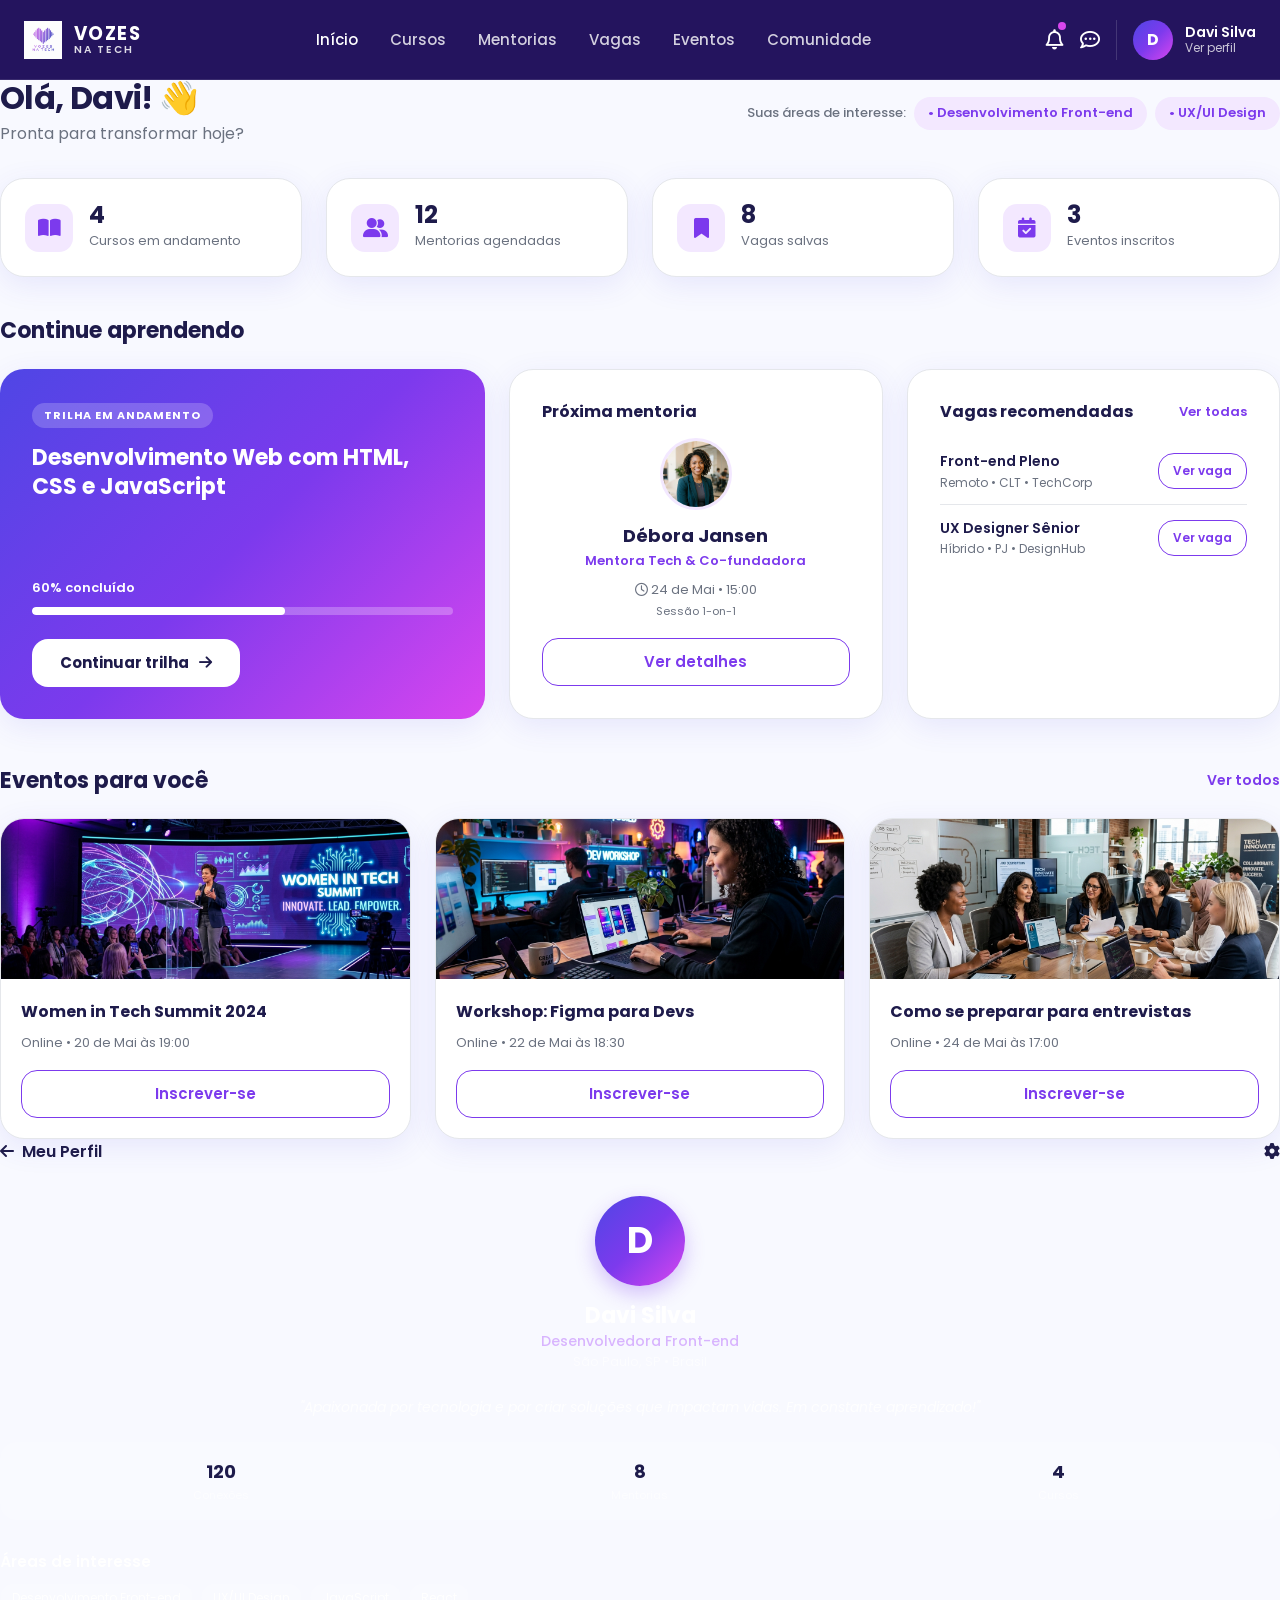
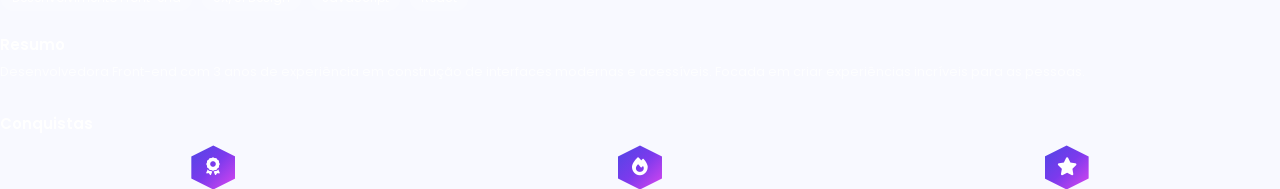
==== dashboard.html @ 25213375 "Add files via upload" ====
<!DOCTYPE html>
<html lang="pt-BR">
<head>
  <meta charset="UTF-8" />
  <meta name="viewport" content="width=device-width, initial-scale=1.0" />
  <title>Dashboard | Vozes na Tech</title>
  <link rel="stylesheet" href="css/style.css" />
  <link rel="icon" href="assets/logo_vozes.png" />
  <link rel="stylesheet" href="https://cdnjs.cloudflare.com/ajax/libs/font-awesome/6.4.0/css/all.min.css" />
</head>
<body>

  <!-- NAVBAR -->
  <nav class="navbar-dark">
    <div class="container navbar-inner">
      <a href="index.html" class="logo">
        <img src="assets/logo_vozes.png" alt="Vozes na Tech" class="logo-img" />
        <div class="logo-text-brand">
          VOZES<br><small>NA TECH</small>
        </div>
      </a>

      <ul class="nav-menu">
        <li><a href="dashboard.html" class="nav-link active">Início</a></li>
        <li><a href="#cursos" class="nav-link">Cursos</a></li>
        <li><a href="#mentorias" class="nav-link">Mentorias</a></li>
        <li><a href="#vagas" class="nav-link">Vagas</a></li>
        <li><a href="#eventos" class="nav-link">Eventos</a></li>
        <li><a href="#comunidade" class="nav-link">Comunidade</a></li>
      </ul>

      <div class="nav-actions">
        <a href="#" style="color: #FFFFFF; font-size: 20px; position: relative;">
          <i class="fa-regular fa-bell"></i>
          <span style="position: absolute; top: -2px; right: -2px; width: 8px; height: 8px; background: var(--accent); border-radius: 50%;"></span>
        </a>
        <a href="#" style="color: #FFFFFF; font-size: 20px;">
          <i class="fa-regular fa-comment-dots"></i>
        </a>
        <div style="display: flex; align-items: center; gap: 12px; padding-left: 16px; border-left: 1px solid rgba(255,255,255,0.15); cursor: pointer;" onclick="toggleSidebar()">
          <div style="width: 40px; height: 40px; border-radius: 50%; background: var(--grad-official); color: #FFF; font-weight: 700; display: grid; place-items: center; font-size: 16px;">
            D
          </div>
          <div style="color: #FFF; line-height: 1.2;">
            <div style="font-size: 14px; font-weight: 600;">Davi Silva</div>
            <div style="font-size: 12px; opacity: 0.75;">Ver perfil</div>
          </div>
        </div>
      </div>
    </div>
  </nav>

  <!-- DASHBOARD LAYOUT -->
  <div class="dash-layout">
    <!-- MAIN CONTENT -->
    <main class="dash-main">
      <div style="display: flex; align-items: center; justify-content: space-between; margin-bottom: 32px;">
        <div>
          <h1 style="font-size: 32px; font-weight: 700; margin-bottom: 4px;">Olá, Davi! 👋</h1>
          <p class="body">Pronta para transformar hoje?</p>
        </div>

        <div style="display: flex; align-items: center; gap: 8px;">
          <span style="font-size: 13px; color: var(--secondary-text); font-weight: 500;">Suas áreas de interesse:</span>
          <span style="background: #F3E8FF; color: var(--secondary); font-size: 13px; font-weight: 600; padding: 6px 14px; border-radius: var(--radius-pill);">• Desenvolvimento Front-end</span>
          <span style="background: #F3E8FF; color: var(--secondary); font-size: 13px; font-weight: 600; padding: 6px 14px; border-radius: var(--radius-pill);">• UX/UI Design</span>
        </div>
      </div>

      <!-- METRICS GRID -->
      <div class="grid-4" style="margin-bottom: 40px;">
        <div class="card" style="padding: 24px; display: flex; align-items: center; gap: 16px;">
          <div style="width: 48px; height: 48px; border-radius: 14px; background: #F3E8FF; color: var(--secondary); display: grid; place-items: center; font-size: 20px;">
            <i class="fa-solid fa-book-open"></i>
          </div>
          <div>
            <div style="font-size: 24px; font-weight: 700; line-height: 1;">4</div>
            <div style="font-size: 13px; color: var(--secondary-text); margin-top: 4px;">Cursos em andamento</div>
          </div>
        </div>

        <div class="card" style="padding: 24px; display: flex; align-items: center; gap: 16px;">
          <div style="width: 48px; height: 48px; border-radius: 14px; background: #F3E8FF; color: var(--secondary); display: grid; place-items: center; font-size: 20px;">
            <i class="fa-solid fa-user-group"></i>
          </div>
          <div>
            <div style="font-size: 24px; font-weight: 700; line-height: 1;">12</div>
            <div style="font-size: 13px; color: var(--secondary-text); margin-top: 4px;">Mentorias agendadas</div>
          </div>
        </div>

        <div class="card" style="padding: 24px; display: flex; align-items: center; gap: 16px;">
          <div style="width: 48px; height: 48px; border-radius: 14px; background: #F3E8FF; color: var(--secondary); display: grid; place-items: center; font-size: 20px;">
            <i class="fa-solid fa-bookmark"></i>
          </div>
          <div>
            <div style="font-size: 24px; font-weight: 700; line-height: 1;">8</div>
            <div style="font-size: 13px; color: var(--secondary-text); margin-top: 4px;">Vagas salvas</div>
          </div>
        </div>

        <div class="card" style="padding: 24px; display: flex; align-items: center; gap: 16px;">
          <div style="width: 48px; height: 48px; border-radius: 14px; background: #F3E8FF; color: var(--secondary); display: grid; place-items: center; font-size: 20px;">
            <i class="fa-solid fa-calendar-check"></i>
          </div>
          <div>
            <div style="font-size: 24px; font-weight: 700; line-height: 1;">3</div>
            <div style="font-size: 13px; color: var(--secondary-text); margin-top: 4px;">Eventos inscritos</div>
          </div>
        </div>
      </div>

      <!-- CONTINUE APRENDENDO -->
      <h3 style="font-size: 22px; font-weight: 700; margin-bottom: 24px;">Continue aprendendo</h3>

      <div style="display: grid; grid-template-columns: 1.3fr 1fr 1fr; gap: 24px; margin-bottom: 48px;">
        <!-- TRAIL CARD -->
        <div style="background: var(--dark-bg); background-image: var(--grad-official); color: #FFFFFF; border-radius: var(--radius-card); padding: 32px; display: flex; flex-direction: column; justify-content: space-between; position: relative; overflow: hidden; box-shadow: var(--shadow-card);">
          <div>
            <span style="display: inline-block; background: rgba(255,255,255,0.2); padding: 4px 12px; border-radius: var(--radius-pill); font-size: 11px; font-weight: 700; letter-spacing: 0.08em; margin-bottom: 16px; text-transform: uppercase;">TRILHA EM ANDAMENTO</span>
            <h4 style="color: #FFFFFF; font-size: 22px; font-weight: 700; margin-bottom: 20px; line-height: 1.3;">Desenvolvimento Web com HTML, CSS e JavaScript</h4>
          </div>

          <div>
            <div style="display: flex; justify-content: space-between; font-size: 13px; margin-bottom: 8px; font-weight: 600;">
              <span>60% concluído</span>
            </div>
            <div style="height: 8px; background: rgba(255,255,255,0.25); border-radius: 999px; overflow: hidden; margin-bottom: 24px;">
              <div style="width: 60%; height: 100%; background: #FFFFFF; border-radius: 999px;"></div>
            </div>

            <a href="#" class="btn btn-secondary" style="background: #FFFFFF; color: var(--primary-text); border: none; font-weight: 700;">
              Continuar trilha <i class="fa-solid fa-arrow-right"></i>
            </a>
          </div>
        </div>

        <!-- MENTOR CARD -->
        <div class="card" style="display: flex; flex-direction: column; align-items: center; text-align: center; justify-content: space-between;">
          <h4 style="font-size: 16px; font-weight: 700; align-self: flex-start; margin-bottom: 16px;">Próxima mentoria</h4>
          <div>
            <img src="assets/debora.jpg" alt="Débora Jansen" style="width: 72px; height: 72px; border-radius: 50%; object-fit: cover; border: 3px solid #F3E8FF; margin: 0 auto 12px;" />
            <h5 style="font-size: 18px; font-weight: 700;">Débora Jansen</h5>
            <p style="font-size: 13px; color: var(--secondary); font-weight: 600;">Mentora Tech & Co-fundadora</p>
            <p style="font-size: 13px; color: var(--secondary-text); margin-top: 8px;">
              <i class="fa-regular fa-clock"></i> 24 de Mai • 15:00 <br><span style="font-size: 11px;">Sessão 1-on-1</span>
            </p>
          </div>
          <button class="btn btn-secondary" style="width: 100%; margin-top: 16px;">Ver detalhes</button>
        </div>

        <!-- JOBS CARD -->
        <div class="card">
          <div style="display: flex; align-items: center; justify-content: space-between; margin-bottom: 16px;">
            <h4 style="font-size: 16px; font-weight: 700;">Vagas recomendadas</h4>
            <a href="#" style="font-size: 13px; color: var(--secondary); font-weight: 600;">Ver todas</a>
          </div>

          <div style="padding: 12px 0; border-bottom: 1px solid var(--border-color); display: flex; align-items: center; justify-content: space-between;">
            <div>
              <h5 style="font-size: 14px; font-weight: 600;">Front-end Pleno</h5>
              <p style="font-size: 12px; color: var(--secondary-text);">Remoto • CLT • TechCorp</p>
            </div>
            <button class="btn btn-secondary" style="height: 36px; padding: 0 14px; font-size: 12px;">Ver vaga</button>
          </div>

          <div style="padding: 12px 0; display: flex; align-items: center; justify-content: space-between;">
            <div>
              <h5 style="font-size: 14px; font-weight: 600;">UX Designer Sênior</h5>
              <p style="font-size: 12px; color: var(--secondary-text);">Híbrido • PJ • DesignHub</p>
            </div>
            <button class="btn btn-secondary" style="height: 36px; padding: 0 14px; font-size: 12px;">Ver vaga</button>
          </div>
        </div>
      </div>

      <!-- EVENTOS PARA VOCÊ -->
      <div style="display: flex; align-items: center; justify-content: space-between; margin-bottom: 24px;">
        <h3 style="font-size: 22px; font-weight: 700;">Eventos para você</h3>
        <a href="#" style="font-size: 14px; color: var(--secondary); font-weight: 600;">Ver todos</a>
      </div>

      <div class="grid-3" id="eventos">
        <div class="card" style="padding: 0; overflow: hidden;">
          <img src="assets/event_summit.jpg" alt="Women in Tech Summit" style="height: 160px; width: 100%; object-fit: cover;" />
          <div style="padding: 20px;">
            <h5 style="font-size: 16px; font-weight: 700; margin-bottom: 8px;">Women in Tech Summit 2024</h5>
            <p style="font-size: 13px; color: var(--secondary-text); margin-bottom: 16px;">Online • 20 de Mai às 19:00</p>
            <button class="btn btn-secondary" style="width: 100%;">Inscrever-se</button>
          </div>
        </div>

        <div class="card" style="padding: 0; overflow: hidden;">
          <img src="assets/event_figma.jpg" alt="Workshop Figma para Devs" style="height: 160px; width: 100%; object-fit: cover;" />
          <div style="padding: 20px;">
            <h5 style="font-size: 16px; font-weight: 700; margin-bottom: 8px;">Workshop: Figma para Devs</h5>
            <p style="font-size: 13px; color: var(--secondary-text); margin-bottom: 16px;">Online • 22 de Mai às 18:30</p>
            <button class="btn btn-secondary" style="width: 100%;">Inscrever-se</button>
          </div>
        </div>

        <div class="card" style="padding: 0; overflow: hidden;">
          <img src="assets/event_interview.jpg" alt="Como se preparar para entrevistas tech" style="height: 160px; width: 100%; object-fit: cover;" />
          <div style="padding: 20px;">
            <h5 style="font-size: 16px; font-weight: 700; margin-bottom: 8px;">Como se preparar para entrevistas</h5>
            <p style="font-size: 13px; color: var(--secondary-text); margin-bottom: 16px;">Online • 24 de Mai às 17:00</p>
            <button class="btn btn-secondary" style="width: 100%;">Inscrever-se</button>
          </div>
        </div>
      </div>
    </main>

    <!-- RIGHT SIDEBAR (MEU PERFIL) -->
    <aside class="dash-sidebar" id="profileSidebar">
      <div style="display: flex; align-items: center; justify-content: space-between; margin-bottom: 32px;">
        <div style="display: flex; align-items: center; gap: 8px; cursor: pointer; font-weight: 600;" onclick="history.back()">
          <i class="fa-solid fa-arrow-left"></i>
          <span>Meu Perfil</span>
        </div>
        <i class="fa-solid fa-gear" style="cursor: pointer;"></i>
      </div>

      <div style="text-align: center; margin-bottom: 24px;">
        <div style="width: 90px; height: 90px; border-radius: 50%; background: var(--grad-official); color: #FFF; font-size: 36px; font-weight: 700; display: grid; place-items: center; margin: 0 auto 16px; box-shadow: 0 8px 20px rgba(124,58,237,0.3);">
          D
        </div>
        <h3 style="color: #FFFFFF; font-size: 22px; font-weight: 700;">Davi Silva</h3>
        <p style="color: #D8B4FE; font-size: 14px; font-weight: 500;">Desenvolvedora Front-end</p>
        <p style="color: rgba(255,255,255,0.6); font-size: 13px;">São Paulo, SP • Brasil</p>
      </div>

      <p style="font-size: 14px; color: rgba(255,255,255,0.85); text-align: center; line-height: 1.5; margin-bottom: 24px; font-style: italic;">
        "Apaixonada por tecnologia e por criar soluções que impactam vidas. Em constante aprendizado!"
      </p>

      <div style="display: grid; grid-template-columns: repeat(3, 1fr); text-align: center; background: rgba(255,255,255,0.08); padding: 16px 12px; border-radius: var(--radius-btn); margin-bottom: 32px;">
        <div>
          <div style="font-size: 18px; font-weight: 700;">120</div>
          <div style="font-size: 11px; color: rgba(255,255,255,0.6);">Conexões</div>
        </div>
        <div>
          <div style="font-size: 18px; font-weight: 700;">8</div>
          <div style="font-size: 11px; color: rgba(255,255,255,0.6);">Mentorias</div>
        </div>
        <div>
          <div style="font-size: 18px; font-weight: 700;">4</div>
          <div style="font-size: 11px; color: rgba(255,255,255,0.6);">Cursos</div>
        </div>
      </div>

      <h4 style="color: #FFFFFF; font-size: 15px; font-weight: 600; margin-bottom: 12px;">Áreas de interesse</h4>
      <div style="display: flex; flex-wrap: wrap; gap: 8px; margin-bottom: 24px;">
        <span style="background: rgba(255,255,255,0.12); padding: 4px 12px; border-radius: var(--radius-pill); font-size: 12px; color: #FFFFFF;">Desenvolvimento Front-end</span>
        <span style="background: rgba(255,255,255,0.12); padding: 4px 12px; border-radius: var(--radius-pill); font-size: 12px; color: #FFFFFF;">UX/UI Design</span>
        <span style="background: rgba(255,255,255,0.12); padding: 4px 12px; border-radius: var(--radius-pill); font-size: 12px; color: #FFFFFF;">JavaScript</span>
        <span style="background: rgba(255,255,255,0.12); padding: 4px 12px; border-radius: var(--radius-pill); font-size: 12px; color: #FFFFFF;">React</span>
      </div>

      <h4 style="color: #FFFFFF; font-size: 15px; font-weight: 600; margin-bottom: 8px;">Resumo</h4>
      <p style="font-size: 13px; color: rgba(255,255,255,0.75); line-height: 1.5; margin-bottom: 32px;">
        Desenvolvedora Front-end com 3 anos de experiência em construção de interfaces modernas e acessíveis. Focada em criar experiências incríveis para as pessoas.
      </p>

      <h4 style="color: #FFFFFF; font-size: 15px; font-weight: 600; margin-bottom: 12px;">Conquistas</h4>
      <div style="display: flex; align-items: center; justify-content: space-around;">
        <div style="width: 44px; height: 44px; background: var(--grad-official); clip-path: polygon(50% 0%, 100% 25%, 100% 75%, 50% 100%, 0% 75%, 0% 25%); display: grid; place-items: center; color: #FFF; font-size: 18px;"><i class="fa-solid fa-award"></i></div>
        <div style="width: 44px; height: 44px; background: var(--grad-official); clip-path: polygon(50% 0%, 100% 25%, 100% 75%, 50% 100%, 0% 75%, 0% 25%); display: grid; place-items: center; color: #FFF; font-size: 18px;"><i class="fa-solid fa-fire"></i></div>
        <div style="width: 44px; height: 44px; background: var(--grad-official); clip-path: polygon(50% 0%, 100% 25%, 100% 75%, 50% 100%, 0% 75%, 0% 25%); display: grid; place-items: center; color: #FFF; font-size: 18px;"><i class="fa-solid fa-star"></i></div>
      </div>
    </aside>
  </div>

  <script>
    function toggleSidebar() {
      const sidebar = document.getElementById('profileSidebar');
      if (sidebar.style.display === 'none') {
        sidebar.style.display = 'block';
      } else {
        sidebar.style.display = 'block';
      }
    }
  </script>
</body>
</html>
---- css/style.css ----
@import url('https://fonts.googleapis.com/css2?family=Poppins:wght@400;500;600;700&display=swap');

:root {
  /* COLORS */
  --primary: #4F46E5;
  --secondary: #7C3AED;
  --accent: #D946EF;
  --dark-bg: #24145E;
  --bg-color: #F8F9FF;
  --surface: #FFFFFF;
  --primary-text: #1E1B4B;
  --secondary-text: #6B7280;
  --border-color: #E5E7EB;

  /* OFFICIAL GRADIENT */
  --grad-official: linear-gradient(135deg, #4F46E5 0%, #7C3AED 50%, #D946EF 100%);
  --grad-hover: linear-gradient(135deg, #4338CA 0%, #6D28D9 50%, #C026D3 100%);
  --grad-text: linear-gradient(135deg, #4F46E5 0%, #7C3AED 50%, #D946EF 100%);

  /* TYPOGRAPHY */
  --font-family: 'Poppins', system-ui, -apple-system, sans-serif;

  /* SPACING SYSTEM (8px grid) */
  --space-8: 8px;
  --space-16: 16px;
  --space-24: 24px;
  --space-32: 32px;
  --space-48: 48px;
  --space-64: 64px;

  /* CARDS & SHADOWS */
  --radius-card: 24px;
  --radius-btn: 16px;
  --radius-pill: 9999px;
  --shadow-card: 0 8px 30px rgba(79, 70, 229, 0.10);
  --shadow-hover: 0 16px 40px rgba(79, 70, 229, 0.18);
  --glass-bg: rgba(255, 255, 255, 0.08);
  --glass-border: rgba(255, 255, 255, 0.16);
}

* {
  box-sizing: border-box;
  margin: 0;
  padding: 0;
}

html {
  scroll-behavior: smooth;
}

body {
  font-family: var(--font-family);
  background-color: var(--bg-color);
  color: var(--primary-text);
  font-size: 16px;
  font-weight: 400;
  line-height: 1.6;
  -webkit-font-smoothing: antialiased;
}

a {
  color: inherit;
  text-decoration: none;
}

img {
  max-width: 100%;
  height: auto;
  display: block;
}

.container {
  width: 100%;
  max-width: 1280px;
  margin: 0 auto;
  padding: 0 24px;
}

/* TYPOGRAPHY SCALE */
h1 {
  font-size: 56px;
  font-weight: 700;
  line-height: 1.15;
  letter-spacing: -0.02em;
  color: var(--primary-text);
}

h2 {
  font-size: 40px;
  font-weight: 700;
  line-height: 1.2;
  letter-spacing: -0.01em;
  color: var(--primary-text);
}

h3 {
  font-size: 32px;
  font-weight: 600;
  line-height: 1.25;
  color: var(--primary-text);
}

h4 {
  font-size: 24px;
  font-weight: 600;
  line-height: 1.3;
  color: var(--primary-text);
}

p.body {
  font-size: 16px;
  font-weight: 400;
  color: var(--secondary-text);
}

.grad-text {
  background: var(--grad-official);
  -webkit-background-clip: text;
  -webkit-text-fill-color: transparent;
  display: inline-block;
}

/* LOGO */
.logo {
  display: inline-flex;
  align-items: center;
  gap: 12px;
}

.logo-img {
  height: 38px;
  width: auto;
  object-fit: contain;
}

.logo-text-brand {
  font-weight: 700;
  font-size: 1.15rem;
  letter-spacing: 0.08em;
  text-transform: uppercase;
  line-height: 1.1;
  color: #FFFFFF;
}

.logo-text-brand small {
  display: block;
  font-size: 0.65rem;
  font-weight: 600;
  letter-spacing: 0.2em;
  opacity: 0.85;
}

/* BUTTONS */
.btn {
  display: inline-flex;
  align-items: center;
  justify-content: center;
  gap: 10px;
  height: 48px;
  padding: 0 28px;
  border-radius: var(--radius-btn);
  font-family: var(--font-family);
  font-weight: 600;
  font-size: 15px;
  cursor: pointer;
  border: none;
  transition: all 0.25s cubic-bezier(0.4, 0, 0.2, 1);
  white-space: nowrap;
}

.btn-primary {
  background: var(--grad-official);
  color: #FFFFFF;
  box-shadow: 0 6px 20px rgba(124, 58, 237, 0.3);
}

.btn-primary:hover {
  background: var(--grad-hover);
  transform: translateY(-2px);
  box-shadow: 0 10px 25px rgba(124, 58, 237, 0.4);
}

.btn-secondary {
  background: #FFFFFF;
  border: 1px solid var(--secondary);
  color: var(--secondary);
}

.btn-secondary:hover {
  background: #F3E8FF;
  transform: translateY(-2px);
}

.btn-outline {
  background: transparent;
  border: 1px solid rgba(255, 255, 255, 0.3);
  color: #FFFFFF;
}

.btn-outline:hover {
  border-color: #FFFFFF;
  background: rgba(255, 255, 255, 0.1);
}

/* CARDS */
.card {
  background: var(--surface);
  border-radius: var(--radius-card);
  border: 1px solid var(--border-color);
  box-shadow: var(--shadow-card);
  padding: 32px;
  transition: all 0.3s ease;
}

.card:hover {
  transform: translateY(-4px);
  box-shadow: var(--shadow-hover);
}

/* NAVBAR */
.navbar-dark {
  background-color: var(--dark-bg);
  height: 80px;
  display: flex;
  align-items: center;
  position: sticky;
  top: 0;
  z-index: 100;
  border-bottom: 1px solid rgba(255, 255, 255, 0.1);
}

.navbar-inner {
  display: flex;
  align-items: center;
  justify-content: space-between;
}

.nav-menu {
  display: flex;
  align-items: center;
  gap: 32px;
  list-style: none;
}

.nav-link {
  color: rgba(255, 255, 255, 0.8);
  font-weight: 500;
  font-size: 15px;
  transition: color 0.2s ease;
}

.nav-link:hover, .nav-link.active {
  color: #FFFFFF;
}

.nav-actions {
  display: flex;
  align-items: center;
  gap: 16px;
}

/* HERO SECTION */
.hero-section {
  background-color: var(--dark-bg);
  background-image: 
    radial-gradient(circle at 85% 15%, rgba(217, 70, 239, 0.3) 0%, transparent 45%),
    radial-gradient(circle at 15% 85%, rgba(79, 70, 229, 0.35) 0%, transparent 50%);
  color: #FFFFFF;
  padding: 80px 0 100px;
  position: relative;
  overflow: hidden;
}

.hero-grid {
  display: grid;
  grid-template-columns: 1fr 1fr;
  gap: 64px;
  align-items: center;
}

.hero-content h1 {
  color: #FFFFFF;
  margin: 20px 0;
}

.hero-content p {
  color: rgba(255, 255, 255, 0.85);
  font-size: 18px;
  margin-bottom: 32px;
  max-width: 520px;
}

.pill-badge {
  display: inline-flex;
  align-items: center;
  gap: 8px;
  padding: 8px 18px;
  border-radius: var(--radius-pill);
  background: rgba(255, 255, 255, 0.1);
  border: 1px solid rgba(255, 255, 255, 0.2);
  color: #FFFFFF;
  font-size: 13px;
  font-weight: 600;
  letter-spacing: 0.05em;
  backdrop-filter: blur(10px);
}

.hero-image-wrap {
  position: relative;
  display: flex;
  justify-content: center;
  align-items: center;
}

.hero-image-wrap img {
  max-height: 420px;
  width: auto;
  object-fit: contain;
  filter: drop-shadow(0 20px 30px rgba(0, 0, 0, 0.3));
}

/* STATS BAR */
.stats-bar {
  background-color: #1A0D47;
  border-y: 1px solid rgba(255, 255, 255, 0.08);
  padding: 40px 0;
  color: #FFFFFF;
}

.stats-grid {
  display: grid;
  grid-template-columns: repeat(4, 1fr);
  gap: 32px;
}

.stat-card {
  display: flex;
  align-items: center;
  gap: 16px;
}

.stat-icon-box {
  width: 48px;
  height: 48px;
  border-radius: 14px;
  background: rgba(124, 58, 237, 0.25);
  color: #D946EF;
  display: grid;
  place-items: center;
  font-size: 20px;
}

.stat-val {
  font-size: 28px;
  font-weight: 700;
  line-height: 1;
}

.stat-label {
  font-size: 14px;
  color: rgba(255, 255, 255, 0.7);
  margin-top: 4px;
}

/* SECTIONS */
.section {
  padding: 96px 0;
}

.section-title-wrap {
  text-align: center;
  max-width: 680px;
  margin: 0 auto 64px;
}

.section-title-wrap h2 {
  margin-bottom: 16px;
}

.section-title-wrap p {
  color: var(--secondary-text);
  font-size: 18px;
}

.grid-4 {
  display: grid;
  grid-template-columns: repeat(4, 1fr);
  gap: 24px;
}

.grid-3 {
  display: grid;
  grid-template-columns: repeat(3, 1fr);
  gap: 24px;
}

/* PARTNERS SECTION */
.partner-section {
  background: #FFFFFF;
  padding: 80px 0;
  border-bottom: 1px solid var(--border-color);
}

.partner-grid {
  display: grid;
  grid-template-columns: repeat(4, 1fr);
  gap: 24px;
}

.partner-slot {
  background: var(--bg-color);
  border: 2px dashed var(--border-color);
  border-radius: var(--radius-card);
  height: 110px;
  display: flex;
  flex-direction: column;
  align-items: center;
  justify-content: center;
  gap: 8px;
  color: var(--secondary-text);
  font-size: 14px;
  font-weight: 600;
  transition: all 0.3s ease;
  cursor: pointer;
}

.partner-slot:hover {
  border-color: var(--secondary);
  color: var(--secondary);
  background: #F3E8FF;
}

/* FEATURE CARD */
.feature-card {
  background: var(--surface);
  border-radius: var(--radius-card);
  border: 1px solid var(--border-color);
  box-shadow: var(--shadow-card);
  padding: 32px;
  text-align: left;
  display: flex;
  flex-direction: column;
  transition: all 0.3s ease;
}

.feature-card:hover {
  transform: translateY(-6px);
  box-shadow: var(--shadow-hover);
  border-color: #D8B4FE;
}

.feature-icon-box {
  width: 56px;
  height: 56px;
  border-radius: 16px;
  background: var(--grad-official);
  color: #FFFFFF;
  display: grid;
  place-items: center;
  font-size: 24px;
  margin-bottom: 24px;
  box-shadow: 0 8px 18px rgba(124, 58, 237, 0.25);
}

.feature-card h3 {
  font-size: 20px;
  font-weight: 600;
  margin-bottom: 12px;
}

.feature-card p {
  font-size: 15px;
  color: var(--secondary-text);
  margin-bottom: 24px;
  flex: 1;
}

.feature-link {
  color: var(--secondary);
  font-weight: 600;
  font-size: 15px;
  display: inline-flex;
  align-items: center;
  gap: 8px;
}

/* PARTICIPATE CARDS */
.participate-section {
  background-color: var(--dark-bg);
  background-image: radial-gradient(circle at center, rgba(124, 58, 237, 0.3), transparent 70%);
  color: #FFFFFF;
  padding: 96px 0;
}

.part-card {
  background: rgba(255, 255, 255, 0.06);
  border: 1px solid rgba(255, 255, 255, 0.15);
  border-radius: var(--radius-card);
  padding: 36px;
  text-align: center;
  display: flex;
  flex-direction: column;
  align-items: center;
  backdrop-filter: blur(12px);
  transition: all 0.3s ease;
}

.part-card:hover {
  transform: translateY(-6px);
  background: rgba(255, 255, 255, 0.1);
  border-color: rgba(255, 255, 255, 0.3);
}

.part-avatar {
  width: 90px;
  height: 90px;
  border-radius: 50%;
  object-fit: cover;
  margin-bottom: 20px;
  border: 3px solid var(--accent);
}

.part-card h3 {
  color: #FFFFFF;
  font-size: 22px;
  margin-bottom: 12px;
}

.part-card p {
  color: rgba(255, 255, 255, 0.8);
  font-size: 15px;
  margin-bottom: 28px;
  flex: 1;
}

.part-card .btn {
  width: 100%;
}

/* FOUNDERS */
.founders-grid {
  display: grid;
  grid-template-columns: repeat(3, 1fr);
  gap: 32px;
  margin-top: 48px;
}

.founder-card {
  background: rgba(255, 255, 255, 0.06);
  border: 1px solid rgba(255, 255, 255, 0.15);
  border-radius: var(--radius-card);
  padding: 32px;
  backdrop-filter: blur(10px);
  text-align: left;
}

.founder-header {
  display: flex;
  align-items: center;
  gap: 16px;
  margin-bottom: 16px;
}

.founder-img {
  width: 64px;
  height: 64px;
  border-radius: 50%;
  object-fit: cover;
  border: 2px solid var(--accent);
}

.founder-name {
  color: #FFFFFF;
  font-size: 18px;
  font-weight: 700;
}

.founder-role {
  color: #D8B4FE;
  font-size: 13px;
  font-weight: 500;
}

.founder-bio {
  color: rgba(255, 255, 255, 0.8);
  font-size: 14px;
  line-height: 1.5;
}

/* CTA BANNER */
.cta-banner-purple {
  background: var(--grad-official);
  border-radius: var(--radius-card);
  padding: 48px 40px;
  color: #FFFFFF;
  display: flex;
  align-items: center;
  justify-content: space-between;
  gap: 32px;
  box-shadow: 0 20px 40px rgba(124, 58, 237, 0.3);
}

.cta-banner-purple h3 {
  color: #FFFFFF;
  font-size: 26px;
  font-weight: 700;
}

/* FOOTER */
footer {
  background-color: #150A38;
  color: rgba(255, 255, 255, 0.7);
  padding: 80px 0 40px;
}

.footer-grid {
  display: grid;
  grid-template-columns: 2fr 1fr 1fr 1.2fr;
  gap: 48px;
  margin-bottom: 64px;
}

.footer-col h4 {
  color: #FFFFFF;
  font-size: 16px;
  font-weight: 600;
  margin-bottom: 24px;
}

.footer-col ul {
  list-style: none;
}

.footer-col ul li {
  margin-bottom: 12px;
}

.footer-col ul li a {
  color: rgba(255, 255, 255, 0.7);
  transition: color 0.2s ease;
}

.footer-col ul li a:hover {
  color: #FFFFFF;
}

.footer-bottom {
  border-top: 1px solid rgba(255, 255, 255, 0.1);
  padding-top: 32px;
  display: flex;
  align-items: center;
  justify-content: space-between;
  font-size: 14px;
}

/* RESPONSIVE */
@media (max-width: 1024px) {
  .hero-grid, .grid-4, .grid-3, .stats-grid, .founders-grid, .footer-grid, .partner-grid {
    grid-template-columns: 1fr;
  }
  h1 { font-size: 40px; }
  h2 { font-size: 32px; }
}
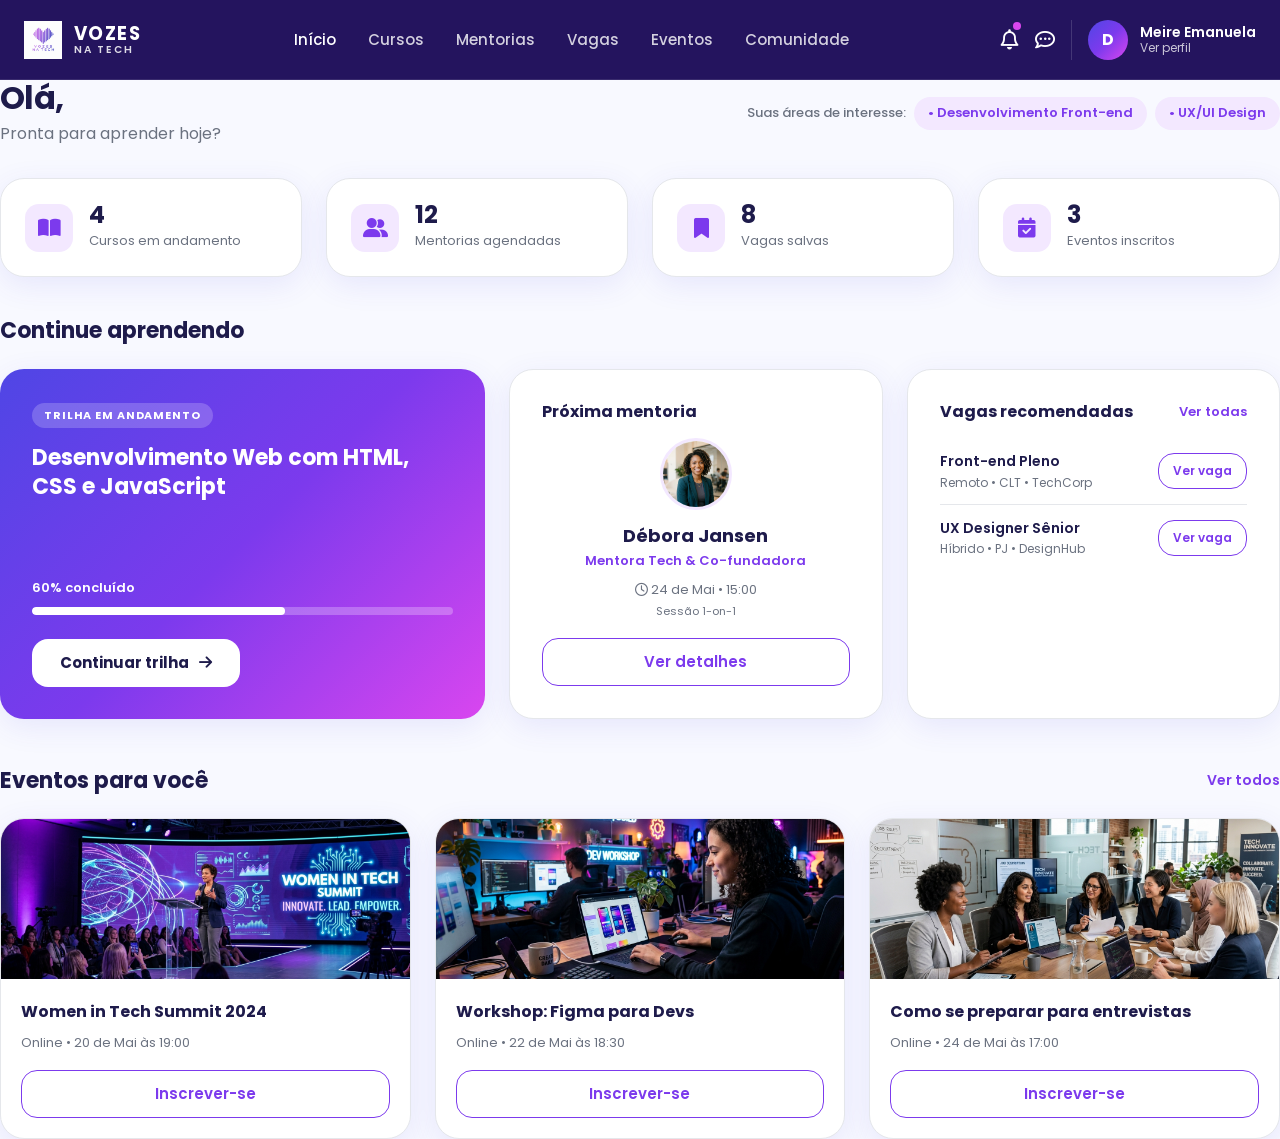
==== commit 7ef5a71c: "Update dashboard.html" ====
--- a/dashboard.html
+++ b/dashboard.html
@@ -42,7 +42,7 @@
             D
           </div>
           <div style="color: #FFF; line-height: 1.2;">
-            <div style="font-size: 14px; font-weight: 600;">Davi Silva</div>
+            <div style="font-size: 14px; font-weight: 600;">Meire Emanuela</div>
             <div style="font-size: 12px; opacity: 0.75;">Ver perfil</div>
           </div>
         </div>
@@ -56,8 +56,8 @@
     <main class="dash-main">
       <div style="display: flex; align-items: center; justify-content: space-between; margin-bottom: 32px;">
         <div>
-          <h1 style="font-size: 32px; font-weight: 700; margin-bottom: 4px;">Olá, Davi! 👋</h1>
-          <p class="body">Pronta para transformar hoje?</p>
+          <h1 style="font-size: 32px; font-weight: 700; margin-bottom: 4px;">Olá,</h1>
+          <p class="body">Pronta para aprender hoje?</p>
         </div>
 
         <div style="display: flex; align-items: center; gap: 8px;">
@@ -210,7 +210,7 @@
       </div>
     </main>
 
-    <!-- RIGHT SIDEBAR (MEU PERFIL) -->
+    <!-- RIGHT SIDEBAR (MEU PERFIL) 
     <aside class="dash-sidebar" id="profileSidebar">
       <div style="display: flex; align-items: center; justify-content: space-between; margin-bottom: 32px;">
         <div style="display: flex; align-items: center; gap: 8px; cursor: pointer; font-weight: 600;" onclick="history.back()">
@@ -279,6 +279,6 @@
         sidebar.style.display = 'block';
       }
     }
-  </script>
+  </script>  -->
 </body>
 </html>
--- a/css/style.css
+++ b/css/style.css
@@ -652,12 +652,107 @@
   justify-content: space-between;
   font-size: 14px;
 }
-
+/* ===================================================
+   SOBRE O PROJETO
+=================================================== */
+
+.about-project-section{
+    background:#FFFFFF;
+    padding:96px 0;
+}
+
+.about-grid{
+    display:grid;
+    grid-template-columns:1.2fr 1fr;
+    gap:56px;
+    align-items:flex-start;
+    margin-top:56px;
+}
+
+.about-text h3{
+    font-size:26px;
+    margin-bottom:14px;
+    color:var(--primary-text);
+}
+
+.about-text p{
+    font-size:16px;
+    color:var(--secondary-text);
+    line-height:1.8;
+    margin-bottom:36px;
+}
+
+.about-values{
+    display:grid;
+    grid-template-columns:repeat(2,1fr);
+    gap:20px;
+}
+
+.value-card{
+    background:#FFFFFF;
+    border:1px solid var(--border-color);
+    border-radius:24px;
+    padding:28px;
+    box-shadow:var(--shadow-card);
+    transition:.3s;
+}
+
+.value-card:hover{
+    transform:translateY(-6px);
+    box-shadow:var(--shadow-hover);
+    border-color:#D8B4FE;
+}
+
+.value-card i{
+    width:56px;
+    height:56px;
+    display:grid;
+    place-items:center;
+    border-radius:16px;
+    background:var(--grad-official);
+    color:#FFF;
+    font-size:24px;
+    margin-bottom:18px;
+}
+
+.value-card h4{
+    font-size:20px;
+    margin-bottom:10px;
+}
+
+.value-card p{
+    font-size:15px;
+    color:var(--secondary-text);
+    line-height:1.7;
+}
+/* RESPONSIVE */
 /* RESPONSIVE */
 @media (max-width: 1024px) {
-  .hero-grid, .grid-4, .grid-3, .stats-grid, .founders-grid, .footer-grid, .partner-grid {
+
+  .hero-grid,
+  .grid-4,
+  .grid-3,
+  .stats-grid,
+  .founders-grid,
+  .footer-grid,
+  .partner-grid {
     grid-template-columns: 1fr;
   }
-  h1 { font-size: 40px; }
-  h2 { font-size: 32px; }
-}
+
+  .about-grid{
+    grid-template-columns:1fr;
+  }
+
+  .about-values{
+    grid-template-columns:1fr;
+  }
+
+  h1{
+    font-size:40px;
+  }
+
+  h2{
+    font-size:32px;
+  }
+
+}
